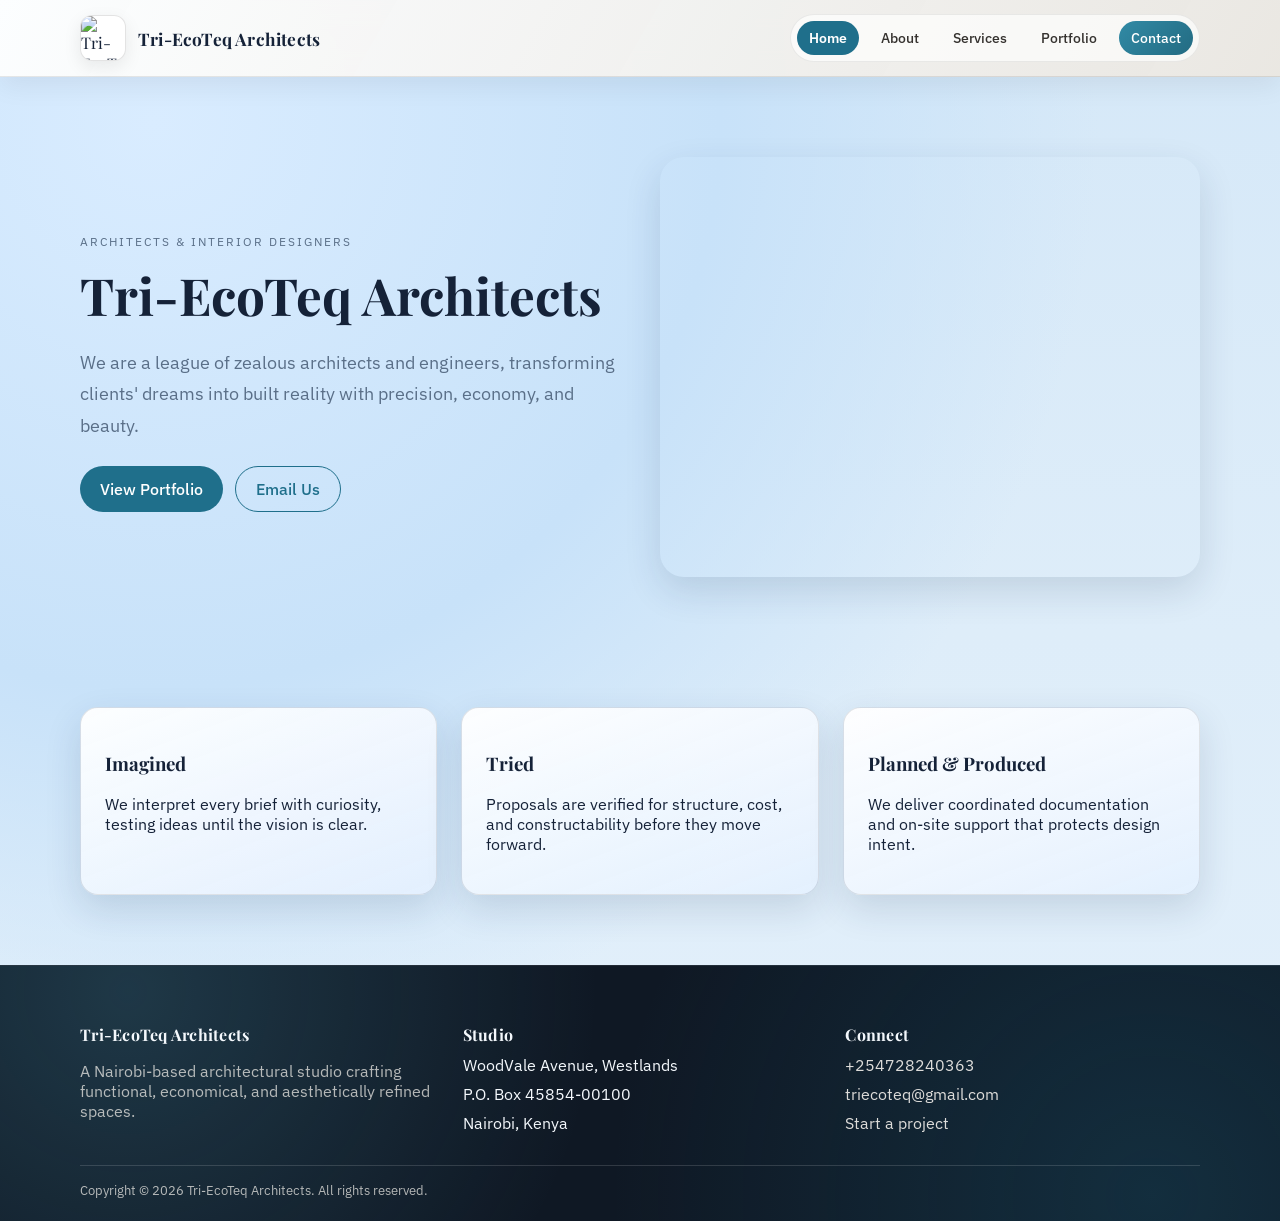
==== index.html @ 90aaa5ca "Enhance site UI: header/footer, portfolio effects, and contact layout" ====
﻿<!doctype html>
<html lang="en">
  <head>
    <meta charset="utf-8" />
    <meta name="viewport" content="width=device-width, initial-scale=1" />
    <title>Tri-EcoTeq Architects</title>
    <link rel="icon" type="image/png" href="images/Tri-EcoTeq Architects Logo.png" />
    <meta name="description" content="Tri-EcoTeq Architects is a Nairobi-based architectural and interior design studio creating functional, economical, and aesthetically refined spaces." />
    <link rel="preconnect" href="https://fonts.googleapis.com" />
    <link rel="preconnect" href="https://fonts.gstatic.com" crossorigin />
    <link href="https://fonts.googleapis.com/css2?family=Playfair+Display:wght@400;600;700&family=IBM+Plex+Sans:wght@300;400;500;600&display=swap" rel="stylesheet" />
    <style>
      :root {
        --bg: #e3f0fb;
        --bg-alt: #d7e7f6;
        --text: #152238;
        --muted: #5a6f88;
        --accent: #1f6f8b;
        --accent-2: #4f9db5;
        --card: #f7fbff;
        --border: rgba(21, 34, 56, 0.12);
        --shadow: 0 14px 36px rgba(22, 51, 84, 0.14);
      }

      * {
        box-sizing: border-box;
      }

      body {
        margin: 0;
        font-family: "IBM Plex Sans", sans-serif;
        color: var(--text);
        background:
          radial-gradient(circle at 12% 10%, #d9ecff 0%, #c8e2f9 36%, transparent 60%),
          linear-gradient(180deg, #d5e8f8 0%, #deedf9 52%, var(--bg) 100%);
      }

      a {
        color: inherit;
        text-decoration: none;
      }

      main {
        min-height: 70vh;
      }

      .container {
        width: min(1120px, 90%);
        margin: 0 auto;
      }

      .site-header {
        position: sticky;
        top: 0;
        z-index: 20;
        background: linear-gradient(120deg, rgba(255, 255, 255, 0.92), rgba(236, 231, 223, 0.9));
        backdrop-filter: blur(12px);
        border-bottom: 1px solid rgba(28, 27, 26, 0.1);
        box-shadow: 0 10px 26px rgba(20, 20, 20, 0.06);
      }

      .nav {
        display: flex;
        align-items: center;
        justify-content: space-between;
        padding: 14px 0;
        gap: 16px;
      }

      .brand {
        display: flex;
        align-items: center;
        gap: 12px;
        font-family: "Playfair Display", serif;
        flex-shrink: 0;
      }

      .brand-text {
        font-size: 1.08rem;
        font-weight: 700;
        letter-spacing: 0.2px;
      }

      .brand-mark {
        width: 46px;
        height: 46px;
        border-radius: 12px;
        overflow: hidden;
        border: 1px solid rgba(28, 27, 26, 0.12);
        background: #fff;
        display: inline-flex;
        align-items: center;
        justify-content: center;
        box-shadow: 0 6px 18px rgba(0, 0, 0, 0.08);
      }

      .brand-mark img {
        width: 100%;
        height: 100%;
        object-fit: contain;
        display: block;
      }

      .nav-links {
        display: flex;
        gap: 10px;
        align-items: center;
        font-size: 14px;
        background: rgba(255, 255, 255, 0.66);
        border: 1px solid rgba(28, 27, 26, 0.08);
        border-radius: 999px;
        padding: 6px;
      }

      .nav-links a {
        padding: 8px 12px;
        border-radius: 999px;
        font-weight: 500;
        color: #35322f;
        transition: background-color 0.2s ease, color 0.2s ease, transform 0.2s ease;
      }

      .nav-links a:hover {
        background: rgba(58, 90, 75, 0.12);
        color: var(--accent);
        transform: translateY(-1px);
      }

      .nav-links a.active {
        font-weight: 600;
      }

      .nav-links a.active:not(.cta) {
        color: #fff;
        background: var(--accent);
        text-decoration: none;
      }

      .nav-links .cta {
        background: linear-gradient(135deg, #318aa5, #236b82);
        color: #fff;
      }

      .nav-links .cta:hover {
        background: linear-gradient(135deg, #236b82, #1b5567);
        color: #fff;
      }

      .nav-links .cta.active {
        box-shadow: inset 0 0 0 2px rgba(255, 255, 255, 0.5);
      }

      .hero {
        padding: 80px 0 60px;
      }

      .hero-grid {
        display: grid;
        grid-template-columns: repeat(auto-fit, minmax(280px, 1fr));
        gap: 40px;
        align-items: center;
      }

      .hero-image {
        height: 420px;
        border-radius: 24px;
        background-size: cover;
        background-position: center;
        box-shadow: var(--shadow);
        position: relative;
        overflow: hidden;
      }

      .hero-slide {
        position: absolute;
        inset: 0;
        background-size: cover;
        background-position: center;
        transform: scale(1);
        animation: heroZoom 18s ease-in-out infinite alternate;
        will-change: transform;
      }

      @keyframes heroZoom {
        0% {
          transform: scale(1) translate(0%, 0%);
        }
        100% {
          transform: scale(1.12) translate(-2%, -2%);
        }
      }

      .eyebrow {
        text-transform: uppercase;
        letter-spacing: 2px;
        font-size: 12px;
        color: var(--muted);
      }

      h1, h2, h3 {
        font-family: "Playfair Display", serif;
      }

      h1 {
        font-size: clamp(2.5rem, 4vw, 3.6rem);
        margin: 12px 0;
      }

      .lead {
        font-size: 1.1rem;
        color: var(--muted);
        line-height: 1.8;
      }

      .hero-actions {
        display: flex;
        gap: 12px;
        margin-top: 24px;
        flex-wrap: wrap;
      }

      .button {
        padding: 12px 20px;
        border-radius: 999px;
        background: var(--accent);
        color: #fff;
        font-weight: 500;
        border: none;
        display: inline-flex;
        align-items: center;
        justify-content: center;
        transition: transform 0.2s ease, box-shadow 0.2s ease;
      }

      .button:hover {
        transform: translateY(-2px);
        box-shadow: var(--shadow);
      }

      .button.ghost {
        background: transparent;
        border: 1px solid var(--accent);
        color: var(--accent);
      }

      .section {
        padding: 70px 0;
      }

      .section.alt {
        background:
          linear-gradient(145deg, rgba(207, 229, 248, 0.7), rgba(184, 213, 239, 0.78)),
          var(--bg-alt);
      }

      .section-header {
        margin-bottom: 32px;
      }

      .grid-3 {
        display: grid;
        grid-template-columns: repeat(auto-fit, minmax(240px, 1fr));
        gap: 24px;
      }

      .grid-2 {
        display: grid;
        grid-template-columns: repeat(auto-fit, minmax(260px, 1fr));
        gap: 32px;
      }

      .card {
        background: linear-gradient(160deg, rgba(255, 255, 255, 0.95), rgba(228, 240, 254, 0.9));
        padding: 24px;
        border-radius: 18px;
        box-shadow: var(--shadow);
        border: 1px solid var(--border);
        transition: transform 0.22s ease, box-shadow 0.22s ease;
      }

      .card:hover {
        transform: translateY(-4px);
        box-shadow: 0 18px 34px rgba(18, 52, 89, 0.18);
      }

      .project-card {
        display: flex;
        flex-direction: column;
        background: linear-gradient(180deg, rgba(255, 255, 255, 0.96), rgba(226, 239, 254, 0.9));
        border-radius: 18px;
        overflow: hidden;
        border: 1px solid var(--border);
        box-shadow: var(--shadow);
        transition: transform 0.22s ease, box-shadow 0.22s ease;
      }

      .project-card:hover {
        transform: translateY(-5px);
        box-shadow: 0 18px 34px rgba(18, 52, 89, 0.2);
      }

      .project-thumb {
        height: 200px;
        background-size: cover;
        background-position: center;
      }

      .project-meta {
        padding: 16px;
        background: rgba(247, 251, 255, 0.88);
      }

      .split {
        display: grid;
        grid-template-columns: 2fr 1fr;
        gap: 32px;
        align-items: center;
      }

      .signature img {
        width: 100%;
        max-width: 260px;
      }

      .table-wrap {
        overflow-x: auto;
      }

      table {
        width: 100%;
        border-collapse: collapse;
        background: var(--card);
      }

      th, td {
        padding: 14px;
        border-bottom: 1px solid var(--border);
        text-align: left;
      }

      .page-hero {
        padding: 70px 0 40px;
      }

      .filters {
        display: flex;
        gap: 12px;
        margin-bottom: 24px;
      }

      select {
        padding: 10px 14px;
        border-radius: 10px;
        border: 1px solid var(--border);
        background: #fff;
      }

      .gallery {
        display: grid;
        grid-template-columns: repeat(auto-fit, minmax(220px, 1fr));
        gap: 18px;
      }

      .gallery-item {
        height: 200px;
        border-radius: 14px;
        background-size: cover;
        background-position: center;
        box-shadow: var(--shadow);
        border: 1px solid rgba(255, 255, 255, 0.75);
        transition: transform 0.22s ease, box-shadow 0.22s ease;
      }

      .gallery-item:hover {
        transform: translateY(-4px) scale(1.01);
        box-shadow: 0 18px 34px rgba(18, 52, 89, 0.2);
      }

      .team-grid {
        display: grid;
        grid-template-columns: repeat(auto-fit, minmax(220px, 1fr));
        gap: 24px;
      }

      .team-card {
        background: linear-gradient(175deg, rgba(255, 255, 255, 0.97), rgba(230, 241, 255, 0.9));
        border-radius: 18px;
        overflow: hidden;
        box-shadow: var(--shadow);
        border: 1px solid var(--border);
        transition: transform 0.22s ease, box-shadow 0.22s ease;
      }

      .team-card:hover {
        transform: translateY(-5px);
        box-shadow: 0 18px 34px rgba(18, 52, 89, 0.2);
      }

      .team-photo {
        height: 240px;
        background-size: cover;
        background-position: center;
      }

      .team-body {
        padding: 18px;
      }

      .form {
        display: grid;
        gap: 16px;
      }

      .input, .textarea {
        width: 100%;
        padding: 12px 14px;
        border-radius: 12px;
        border: 1px solid var(--border);
        font-family: inherit;
      }

      .textarea {
        min-height: 140px;
      }

      .site-footer {
        background:
          radial-gradient(circle at 10% 10%, rgba(79, 157, 181, 0.24), transparent 40%),
          radial-gradient(circle at 90% 90%, rgba(31, 111, 139, 0.25), transparent 46%),
          #0f1824;
        color: #f4f8fc;
        padding: 58px 0 22px;
        border-top: 1px solid rgba(255, 255, 255, 0.08);
      }

      .footer-grid {
        display: grid;
        grid-template-columns: repeat(auto-fit, minmax(220px, 1fr));
        gap: 28px;
      }

      .footer-title {
        font-weight: 700;
        margin-bottom: 10px;
        font-family: "Playfair Display", serif;
        letter-spacing: 0.25px;
      }

      .footer-bottom {
        margin-top: 28px;
        padding-top: 16px;
        border-top: 1px solid rgba(255, 255, 255, 0.14);
        color: rgba(244, 241, 236, 0.72);
        font-size: 13px;
      }

      .list {
        list-style: none;
        padding: 0;
        margin: 0;
        display: grid;
        gap: 9px;
      }

      .site-footer a {
        color: rgba(244, 241, 236, 0.9);
        text-decoration: none;
        transition: color 0.2s ease;
      }

      .site-footer a:hover {
        color: #8ed5ec;
      }

      .site-footer .muted {
        color: rgba(244, 241, 236, 0.72);
      }

      .muted {
        color: var(--muted);
      }

      @media (max-width: 760px) {
        .nav {
          flex-direction: column;
          align-items: flex-start;
        }

        .nav-links {
          width: 100%;
          overflow-x: auto;
          -webkit-overflow-scrolling: touch;
          scrollbar-width: thin;
          justify-content: flex-start;
        }

        .nav-links a {
          white-space: nowrap;
        }

        .split {
          grid-template-columns: 1fr;
        }
      }
    </style>
  </head>
  <body>
    <header class="site-header">
      <div class="container nav">
        <a class="brand" href="index.html">
          <span class="brand-mark">
            <img src="images/Tri-EcoTeq Architects Logo.png" alt="Tri-EcoTeq Architects logo" />
          </span>
          <span class="brand-text">Tri-EcoTeq Architects</span>
        </a>
        <nav class="nav-links">
          <a class="active" href="index.html">Home</a>
          <a href="about.html">About</a>
          <a href="services.html">Services</a>
          <a href="portfolio.html">Portfolio</a>
          <a class="cta" href="contact.html">Contact</a>
        </nav>
      </div>
    </header>

    <main>
      <section id="home" class="hero">
        <div class="container hero-grid">
          <div>
            <p class="eyebrow">Architects & Interior Designers</p>
            <h1>Tri-EcoTeq Architects</h1>
            <p class="lead">
              We are a league of zealous architects and engineers, transforming clients' dreams into built reality with precision, economy, and beauty.
            </p>
            <div class="hero-actions">
              <a class="button" href="portfolio.html">View Portfolio</a>
              <a class="button ghost" href="mailto:triecoteq@gmail.com">Email Us</a>
            </div>
          </div>
          <div class="hero-image">
            <div class="hero-slide" style="background-image: url('FRONT%20PAGE/Proj%201.jpg');"></div>
          </div>
        </div>
      </section>

      <section class="section">
        <div class="container">
          <div class="grid-3">
            <div class="card">
              <h3>Imagined</h3>
              <p>We interpret every brief with curiosity, testing ideas until the vision is clear.</p>
            </div>
            <div class="card">
              <h3>Tried</h3>
              <p>Proposals are verified for structure, cost, and constructability before they move forward.</p>
            </div>
            <div class="card">
              <h3>Planned & Produced</h3>
              <p>We deliver coordinated documentation and on-site support that protects design intent.</p>
            </div>
          </div>
        </div>
      </section>

      
    </main>

    <footer class="site-footer">
      <div class="container footer-grid">
        <div>
          <div class="footer-title">Tri-EcoTeq Architects</div>
          <p class="muted">A Nairobi-based architectural studio crafting functional, economical, and aesthetically refined spaces.</p>
        </div>
        <div>
          <div class="footer-title">Studio</div>
          <ul class="list">
            <li>WoodVale Avenue, Westlands</li>
            <li>P.O. Box 45854-00100</li>
            <li>Nairobi, Kenya</li>
          </ul>
        </div>
        <div>
          <div class="footer-title">Connect</div>
          <ul class="list">
            <li><a href="tel:+254728240363">+254728240363</a></li>
            <li><a href="mailto:triecoteq@gmail.com">triecoteq@gmail.com</a></li>
            <li><a href="contact.html">Start a project</a></li>
          </ul>
        </div>
      </div>
      <div class="container footer-bottom">Copyright © 2026 Tri-EcoTeq Architects. All rights reserved.</div>
    </footer>

    <script>
      const categoryFilter = document.getElementById("categoryFilter");
      const yearFilter = document.getElementById("yearFilter");
      const projectCards = document.querySelectorAll("#projectsGrid .project-card");

      function applyFilters() {
        if (!projectCards.length) return;
        const cat = categoryFilter ? categoryFilter.value : "all";
        const year = yearFilter ? yearFilter.value : "all";

        projectCards.forEach(card => {
          const matchesCat = cat === "all" || card.dataset.category === cat;
          const matchesYear = year === "all" || card.dataset.year === year;
          card.style.display = matchesCat && matchesYear ? "flex" : "none";
        });
      }

      if (categoryFilter && yearFilter) {
        categoryFilter.addEventListener("change", applyFilters);
        yearFilter.addEventListener("change", applyFilters);
      }

      
    </script>
  </body>
</html>
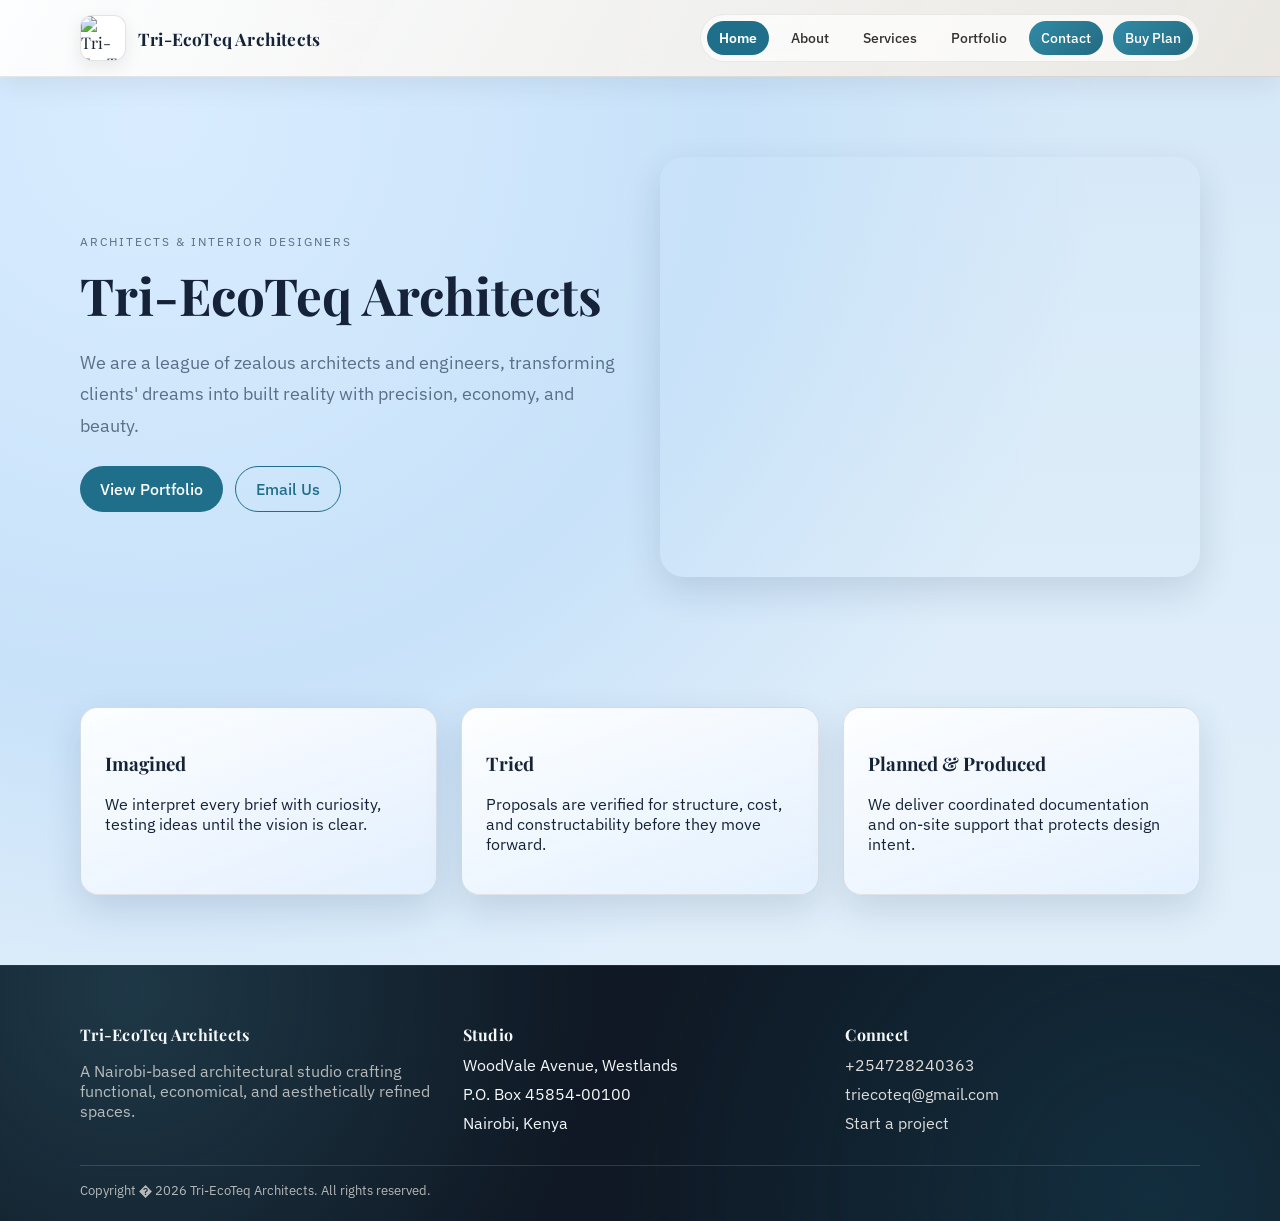
==== commit fa07460c: "Header, Footer, Body & Portfolio" ====
--- a/index.html
+++ b/index.html
@@ -1,10 +1,10 @@
-﻿<!doctype html>
+<!doctype html>
 <html lang="en">
   <head>
     <meta charset="utf-8" />
     <meta name="viewport" content="width=device-width, initial-scale=1" />
     <title>Tri-EcoTeq Architects</title>
-    <link rel="icon" type="image/png" href="images/Tri-EcoTeq Architects Logo.png" />
+    <link rel="icon" type="image/png" href="assets/favicon/logo-favicon.png" />
     <meta name="description" content="Tri-EcoTeq Architects is a Nairobi-based architectural and interior design studio creating functional, economical, and aesthetically refined spaces." />
     <link rel="preconnect" href="https://fonts.googleapis.com" />
     <link rel="preconnect" href="https://fonts.gstatic.com" crossorigin />
@@ -509,7 +509,7 @@
       <div class="container nav">
         <a class="brand" href="index.html">
           <span class="brand-mark">
-            <img src="images/Tri-EcoTeq Architects Logo.png" alt="Tri-EcoTeq Architects logo" />
+            <img src="assets/brand/Tri-EcoTeq Architects Logo.png" alt="Tri-EcoTeq Architects logo" />
           </span>
           <span class="brand-text">Tri-EcoTeq Architects</span>
         </a>
@@ -519,6 +519,7 @@
           <a href="services.html">Services</a>
           <a href="portfolio.html">Portfolio</a>
           <a class="cta" href="contact.html">Contact</a>
+          <a class="cta" href="buy-plan.html">Buy Plan</a>
         </nav>
       </div>
     </header>
@@ -538,7 +539,7 @@
             </div>
           </div>
           <div class="hero-image">
-            <div class="hero-slide" style="background-image: url('FRONT%20PAGE/Proj%201.jpg');"></div>
+            <div class="hero-slide" style="background-image: url('assets/hero/Proj%201.jpg');"></div>
           </div>
         </div>
       </section>
@@ -588,7 +589,7 @@
           </ul>
         </div>
       </div>
-      <div class="container footer-bottom">Copyright © 2026 Tri-EcoTeq Architects. All rights reserved.</div>
+      <div class="container footer-bottom">Copyright � 2026 Tri-EcoTeq Architects. All rights reserved.</div>
     </footer>
 
     <script>
@@ -618,14 +619,3 @@
   </body>
 </html>
 
-
-
-
-
-
-
-
-
-
-
-
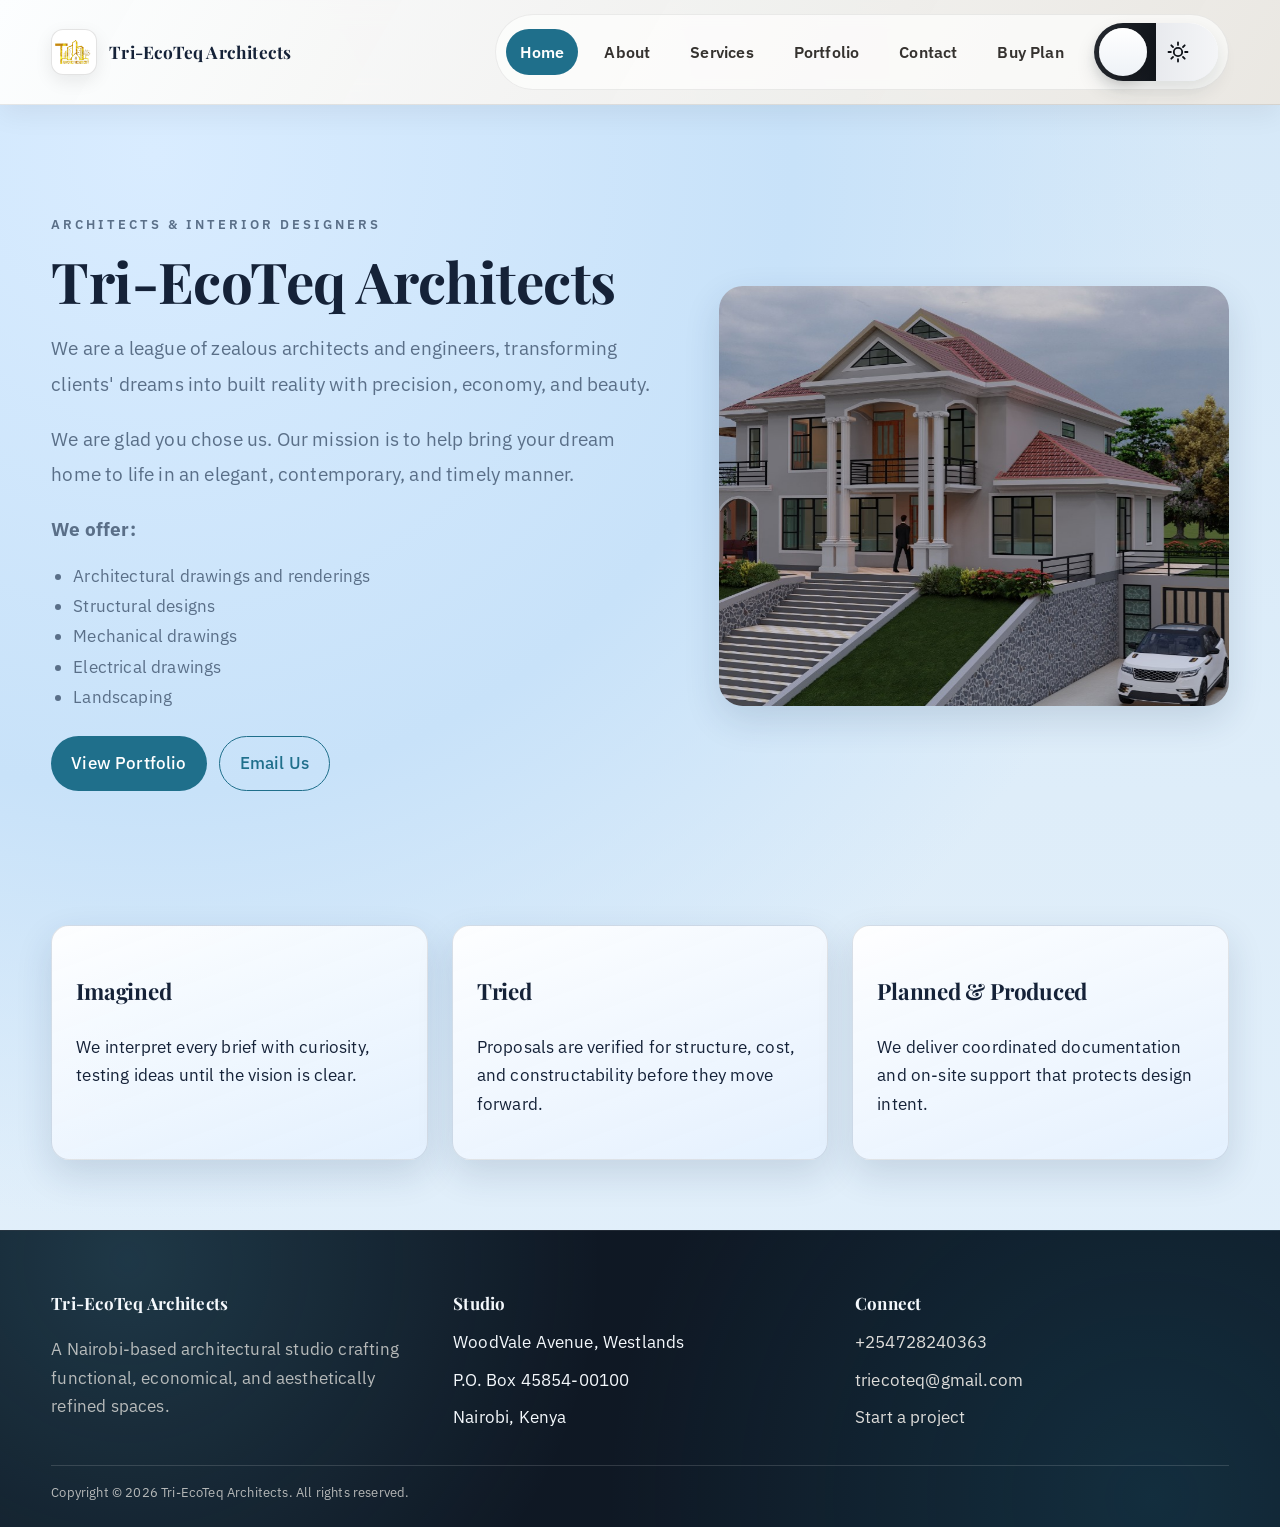
==== commit 2d529f77: "Enhance styling and layout for improved readability and aesthetics" ====
--- a/index.html
+++ b/index.html
@@ -4,11 +4,13 @@
     <meta charset="utf-8" />
     <meta name="viewport" content="width=device-width, initial-scale=1" />
     <title>Tri-EcoTeq Architects</title>
-    <link rel="icon" type="image/png" href="assets/favicon/logo-favicon.png" />
+    <link rel="icon" type="image/png" href="/assets/favicon/logo-favicon.png" />
     <meta name="description" content="Tri-EcoTeq Architects is a Nairobi-based architectural and interior design studio creating functional, economical, and aesthetically refined spaces." />
     <link rel="preconnect" href="https://fonts.googleapis.com" />
     <link rel="preconnect" href="https://fonts.gstatic.com" crossorigin />
     <link href="https://fonts.googleapis.com/css2?family=Playfair+Display:wght@400;600;700&family=IBM+Plex+Sans:wght@300;400;500;600&display=swap" rel="stylesheet" />
+    <link rel="stylesheet" href="/assets/theme-toggle.css" />
+    <link rel="stylesheet" href="/assets/page-loader.css" />
     <style>
       :root {
         --bg: #e3f0fb;
@@ -33,6 +35,9 @@
         background:
           radial-gradient(circle at 12% 10%, #d9ecff 0%, #c8e2f9 36%, transparent 60%),
           linear-gradient(180deg, #d5e8f8 0%, #deedf9 52%, var(--bg) 100%);
+        font-size: 17px;
+        line-height: 1.7;
+        letter-spacing: 0.01em;
       }
 
       a {
@@ -45,7 +50,7 @@
       }
 
       .container {
-        width: min(1120px, 90%);
+        width: min(1280px, 92%);
         margin: 0 auto;
       }
 
@@ -103,19 +108,19 @@
 
       .nav-links {
         display: flex;
-        gap: 10px;
+        gap: 12px;
         align-items: center;
-        font-size: 14px;
+        font-size: 15.5px;
         background: rgba(255, 255, 255, 0.66);
         border: 1px solid rgba(28, 27, 26, 0.08);
         border-radius: 999px;
-        padding: 6px;
+        padding: 8px 10px;
       }
 
       .nav-links a {
-        padding: 8px 12px;
+        padding: 10px 14px;
         border-radius: 999px;
-        font-weight: 500;
+        font-weight: 600;
         color: #35322f;
         transition: background-color 0.2s ease, color 0.2s ease, transform 0.2s ease;
       }
@@ -128,36 +133,29 @@
 
       .nav-links a.active {
         font-weight: 600;
-      }
-
-      .nav-links a.active:not(.cta) {
         color: #fff;
         background: var(--accent);
         text-decoration: none;
       }
 
       .nav-links .cta {
-        background: linear-gradient(135deg, #318aa5, #236b82);
-        color: #fff;
+        background: transparent;
+        color: #35322f;
       }
 
       .nav-links .cta:hover {
-        background: linear-gradient(135deg, #236b82, #1b5567);
-        color: #fff;
-      }
-
-      .nav-links .cta.active {
-        box-shadow: inset 0 0 0 2px rgba(255, 255, 255, 0.5);
+        background: rgba(58, 90, 75, 0.12);
+        color: var(--accent);
       }
 
       .hero {
-        padding: 80px 0 60px;
+        padding: 96px 0 64px;
       }
 
       .hero-grid {
         display: grid;
-        grid-template-columns: repeat(auto-fit, minmax(280px, 1fr));
-        gap: 40px;
+        grid-template-columns: repeat(auto-fit, minmax(300px, 1fr));
+        gap: 44px;
         align-items: center;
       }
 
@@ -192,24 +190,42 @@
 
       .eyebrow {
         text-transform: uppercase;
-        letter-spacing: 2px;
-        font-size: 12px;
+        letter-spacing: 3px;
+        font-size: 13px;
+        font-weight: 600;
         color: var(--muted);
       }
 
       h1, h2, h3 {
         font-family: "Playfair Display", serif;
+        font-weight: 700;
+        letter-spacing: -0.01em;
       }
 
       h1 {
-        font-size: clamp(2.5rem, 4vw, 3.6rem);
-        margin: 12px 0;
+        font-size: clamp(3rem, 4.4vw, 4.2rem);
+        margin: 12px 0 16px;
+        line-height: 1.12;
+      }
+
+      h2 {
+        font-size: clamp(1.9rem, 3vw, 2.3rem);
+        line-height: 1.2;
+      }
+
+      h3 {
+        font-size: clamp(1.2rem, 2.1vw, 1.4rem);
+      }
+
+      p,
+      li {
+        font-size: 1.05rem;
       }
 
       .lead {
-        font-size: 1.1rem;
+        font-size: 1.18rem;
         color: var(--muted);
-        line-height: 1.8;
+        line-height: 1.9;
       }
 
       .hero-actions {
@@ -247,6 +263,13 @@
         padding: 70px 0;
       }
 
+      @media (min-width: 960px) {
+        .hero-grid {
+          grid-template-columns: 1.2fr 1fr;
+          gap: 56px;
+        }
+      }
+
       .section.alt {
         background:
           linear-gradient(145deg, rgba(207, 229, 248, 0.7), rgba(184, 213, 239, 0.78)),
@@ -505,11 +528,17 @@
     </style>
   </head>
   <body>
+    <div class="page-loader" data-page-loader>
+      <div class="page-loader-shell">
+        <img class="page-loader-logo" src="/assets/brand/Tri-EcoTeq Architects Logo.png" alt="Tri-EcoTeq Architects logo" />
+        <div class="page-loader-cycle" aria-hidden="true"></div>
+      </div>
+    </div>
     <header class="site-header">
       <div class="container nav">
         <a class="brand" href="index.html">
           <span class="brand-mark">
-            <img src="assets/brand/Tri-EcoTeq Architects Logo.png" alt="Tri-EcoTeq Architects logo" />
+            <img src="/assets/brand/Tri-EcoTeq Architects Logo.png" alt="Tri-EcoTeq Architects logo" />
           </span>
           <span class="brand-text">Tri-EcoTeq Architects</span>
         </a>
@@ -520,6 +549,22 @@
           <a href="portfolio.html">Portfolio</a>
           <a class="cta" href="contact.html">Contact</a>
           <a class="cta" href="buy-plan.html">Buy Plan</a>
+          <button class="theme-toggle theme-toggle-nav" data-theme-toggle type="button" aria-label="Toggle light and dark theme" aria-pressed="false" title="Toggle theme">
+            <span class="theme-toggle-track" aria-hidden="true"></span>
+            <span class="theme-toggle-icon moon" aria-hidden="true">
+              <svg viewBox="0 0 24 24" fill="none">
+                <path d="M14.8 3.2a8.8 8.8 0 1 0 6 15 8.1 8.1 0 0 1-6.8-8 8.1 8.1 0 0 1 .8-7z" fill="currentColor"></path>
+                <path d="M18.5 6.2l.5 1.4 1.4.5-1.4.5-.5 1.4-.5-1.4-1.4-.5 1.4-.5.5-1.4zm2.6 4.4l.3.9.9.3-.9.3-.3.9-.3-.9-.9-.3.9-.3.3-.9z" fill="currentColor"></path>
+              </svg>
+            </span>
+            <span class="theme-toggle-icon sun" aria-hidden="true">
+              <svg viewBox="0 0 24 24" fill="none" stroke="currentColor" stroke-width="1.8" stroke-linecap="round">
+                <circle cx="12" cy="12" r="4.2"></circle>
+                <path d="M12 2.5v2.4M12 19.1v2.4M21.5 12h-2.4M4.9 12H2.5M18.7 5.3l-1.7 1.7M7 17l-1.7 1.7M18.7 18.7L17 17M7 7l-1.7-1.7"></path>
+              </svg>
+            </span>
+            <span class="theme-toggle-thumb" aria-hidden="true"></span>
+          </button>
         </nav>
       </div>
     </header>
@@ -533,13 +578,24 @@
             <p class="lead">
               We are a league of zealous architects and engineers, transforming clients' dreams into built reality with precision, economy, and beauty.
             </p>
+            <p class="lead">
+              We are glad you chose us. Our mission is to help bring your dream home to life in an elegant, contemporary, and timely manner.
+            </p>
+            <p class="lead"><strong>We offer:</strong></p>
+            <ul class="lead" style="margin-top: -6px; margin-bottom: 22px; padding-left: 22px; line-height: 1.8;">
+              <li>Architectural drawings and renderings</li>
+              <li>Structural designs</li>
+              <li>Mechanical drawings</li>
+              <li>Electrical drawings</li>
+              <li>Landscaping</li>
+            </ul>
             <div class="hero-actions">
               <a class="button" href="portfolio.html">View Portfolio</a>
               <a class="button ghost" href="mailto:triecoteq@gmail.com">Email Us</a>
             </div>
           </div>
           <div class="hero-image">
-            <div class="hero-slide" style="background-image: url('assets/hero/Proj%201.jpg');"></div>
+            <div class="hero-slide" style="background-image: url('/assets/hero/Proj%201.jpg');"></div>
           </div>
         </div>
       </section>
@@ -589,9 +645,11 @@
           </ul>
         </div>
       </div>
-      <div class="container footer-bottom">Copyright � 2026 Tri-EcoTeq Architects. All rights reserved.</div>
+      <div class="container footer-bottom">Copyright &copy; 2026 Tri-EcoTeq Architects. All rights reserved.</div>
     </footer>
 
+    <script src="/assets/page-loader.js"></script>
+    <script src="/assets/theme-toggle.js"></script>
     <script>
       const categoryFilter = document.getElementById("categoryFilter");
       const yearFilter = document.getElementById("yearFilter");
@@ -619,3 +677,4 @@
   </body>
 </html>
 
+
--- a/assets/theme-toggle.css
+++ b/assets/theme-toggle.css
@@ -0,0 +1,223 @@
+:root {
+  color-scheme: light;
+}
+
+body {
+  transition: background 0.35s ease, color 0.35s ease;
+}
+
+body[data-theme="dark"] {
+  --bg: #0f1722;
+  --bg-alt: #111f2d;
+  --text: #ebf3fb;
+  --muted: #9cb1c5;
+  --accent: #8ed5ec;
+  --accent-2: #4f9db5;
+  --card: #142131;
+  --border: rgba(210, 227, 244, 0.12);
+  --card-outline: rgba(142, 213, 236, 0.34);
+  --shadow: 0 18px 38px rgba(0, 0, 0, 0.32);
+  color-scheme: dark;
+  background:
+    radial-gradient(circle at 14% 8%, rgba(79, 157, 181, 0.18) 0%, rgba(17, 31, 45, 0) 38%),
+    linear-gradient(180deg, #122030 0%, #0f1722 52%, var(--bg) 100%);
+}
+
+body[data-theme="dark"] .site-header {
+  background: linear-gradient(120deg, rgba(18, 29, 43, 0.94), rgba(14, 23, 34, 0.92));
+  border-bottom-color: rgba(255, 255, 255, 0.08);
+  box-shadow: 0 10px 26px rgba(0, 0, 0, 0.22);
+}
+
+body[data-theme="dark"] .nav-links {
+  background: rgba(255, 255, 255, 0.05);
+  border-color: rgba(255, 255, 255, 0.08);
+}
+
+body[data-theme="dark"] .nav-links a,
+body[data-theme="dark"] .nav-links .cta {
+  color: #d8e5f1;
+}
+
+body[data-theme="dark"] .nav-links a:hover,
+body[data-theme="dark"] .nav-links .cta:hover {
+  background: rgba(142, 213, 236, 0.12);
+  color: var(--accent);
+}
+
+body[data-theme="dark"] .brand-mark {
+  background: rgba(255, 255, 255, 0.95);
+  border-color: rgba(255, 255, 255, 0.14);
+}
+
+.theme-toggle {
+  position: relative;
+  width: 124px;
+  height: 58px;
+  border: 0;
+  padding: 0;
+  border-radius: 999px;
+  cursor: pointer;
+  background: linear-gradient(180deg, rgba(255, 255, 255, 0.92), rgba(223, 233, 243, 0.92));
+  box-shadow:
+    inset 0 1px 0 rgba(255, 255, 255, 0.85),
+    0 10px 20px rgba(20, 30, 42, 0.12);
+  transition: background 0.3s ease, box-shadow 0.3s ease, transform 0.2s ease;
+}
+
+.theme-toggle:hover {
+  transform: translateY(-1px);
+}
+
+.theme-toggle-nav {
+  flex: 0 0 auto;
+  margin-left: 4px;
+}
+
+.theme-toggle-track {
+  position: absolute;
+  inset: 0;
+  border-radius: inherit;
+  background: linear-gradient(90deg, #262a31 0%, #11151b 50%, #e8eaee 50%, #f4f5f7 100%);
+}
+
+.theme-toggle-icon {
+  position: absolute;
+  top: 50%;
+  transform: translateY(-50%);
+  width: 24px;
+  height: 24px;
+  color: #0d1117;
+  opacity: 0.78;
+  transition: opacity 0.3s ease, color 0.3s ease;
+  pointer-events: none;
+}
+
+.theme-toggle-icon svg {
+  width: 100%;
+  height: 100%;
+  display: block;
+}
+
+.theme-toggle-icon.moon {
+  left: 28px;
+  color: #f5f7fa;
+  opacity: 1;
+}
+
+.theme-toggle-icon.sun {
+  right: 28px;
+}
+
+.theme-toggle-thumb {
+  position: absolute;
+  top: 5px;
+  left: 5px;
+  width: 48px;
+  height: 48px;
+  border-radius: 50%;
+  background: linear-gradient(180deg, #ffffff 0%, #eef2f7 100%);
+  box-shadow:
+    0 6px 14px rgba(0, 0, 0, 0.2),
+    inset 0 1px 1px rgba(255, 255, 255, 0.9);
+  transition: transform 0.3s ease, background 0.3s ease;
+}
+
+.theme-toggle[aria-pressed="true"] .theme-toggle-thumb {
+  transform: translateX(66px);
+  background: linear-gradient(180deg, #323b46 0%, #1d242d 100%);
+}
+
+.theme-toggle[aria-pressed="true"] .theme-toggle-icon.sun {
+  color: #56697d;
+  opacity: 0.5;
+}
+
+.theme-toggle[aria-pressed="false"] .theme-toggle-icon.sun {
+  opacity: 1;
+}
+
+.theme-toggle[aria-pressed="false"] .theme-toggle-icon.moon {
+  opacity: 0.68;
+}
+
+body[data-theme="dark"] .card,
+body[data-theme="dark"] .team-card,
+body[data-theme="dark"] .project-card,
+body[data-theme="dark"] .buy-plan-card,
+body[data-theme="dark"] .cart-panel,
+body[data-theme="dark"] .contact-form-card,
+body[data-theme="dark"] .contact-info-card {
+  background: linear-gradient(170deg, rgba(22, 35, 50, 0.96), rgba(16, 27, 39, 0.96));
+  color: var(--text);
+  border-color: var(--card-outline);
+}
+
+body[data-theme="dark"] .project-meta,
+body[data-theme="dark"] .buy-plan-meta,
+body[data-theme="dark"] .buy-plan-media,
+body[data-theme="dark"] .cart-item,
+body[data-theme="dark"] .cart-total,
+body[data-theme="dark"] .payment-panel,
+body[data-theme="dark"] .open-hours,
+body[data-theme="dark"] .captcha-question {
+  background: rgba(20, 32, 47, 0.94);
+  color: var(--text);
+}
+
+body[data-theme="dark"] .section.alt {
+  background:
+    linear-gradient(145deg, rgba(17, 31, 45, 0.92), rgba(12, 22, 32, 0.94)),
+    var(--bg-alt);
+}
+
+body[data-theme="dark"] select,
+body[data-theme="dark"] .input,
+body[data-theme="dark"] .textarea {
+  background: #162230;
+  color: var(--text);
+  border-color: var(--border);
+}
+
+body[data-theme="dark"] .input::placeholder,
+body[data-theme="dark"] .textarea::placeholder {
+  color: #86a0b8;
+}
+
+body[data-theme="dark"] table {
+  background: var(--card);
+}
+
+body[data-theme="dark"] th,
+body[data-theme="dark"] td {
+  border-bottom-color: var(--border);
+}
+
+body[data-theme="dark"] .muted,
+body[data-theme="dark"] .form-note {
+  color: var(--muted);
+}
+
+@media (max-width: 760px) {
+  .theme-toggle {
+    width: 110px;
+    height: 52px;
+  }
+
+  .theme-toggle-thumb {
+    width: 42px;
+    height: 42px;
+  }
+
+  .theme-toggle[aria-pressed="true"] .theme-toggle-thumb {
+    transform: translateX(58px);
+  }
+
+  .theme-toggle-icon.moon {
+    left: 24px;
+  }
+
+  .theme-toggle-icon.sun {
+    right: 24px;
+  }
+}
--- a/assets/page-loader.css
+++ b/assets/page-loader.css
@@ -0,0 +1,56 @@
+.page-loader {
+  position: fixed;
+  inset: 0;
+  z-index: 9999;
+  display: flex;
+  align-items: center;
+  justify-content: center;
+  background: rgba(242, 246, 250, 0.96);
+  opacity: 1;
+  visibility: visible;
+  transition: opacity 0.28s ease, visibility 0.28s ease;
+}
+
+body[data-theme="dark"] .page-loader {
+  background: rgba(12, 19, 28, 0.96);
+}
+
+.page-loader.is-hidden {
+  opacity: 0;
+  visibility: hidden;
+  pointer-events: none;
+}
+
+.page-loader-shell {
+  display: grid;
+  justify-items: center;
+  gap: 18px;
+}
+
+.page-loader-logo {
+  width: min(140px, 32vw);
+  height: auto;
+  display: block;
+  object-fit: contain;
+  filter: drop-shadow(0 12px 26px rgba(20, 34, 48, 0.16));
+}
+
+.page-loader-cycle {
+  width: 44px;
+  height: 44px;
+  border-radius: 50%;
+  border: 3px solid rgba(31, 111, 139, 0.18);
+  border-top-color: #1f6f8b;
+  animation: page-loader-spin 0.85s linear infinite;
+}
+
+body[data-theme="dark"] .page-loader-cycle {
+  border-color: rgba(142, 213, 236, 0.18);
+  border-top-color: #8ed5ec;
+}
+
+@keyframes page-loader-spin {
+  to {
+    transform: rotate(360deg);
+  }
+}
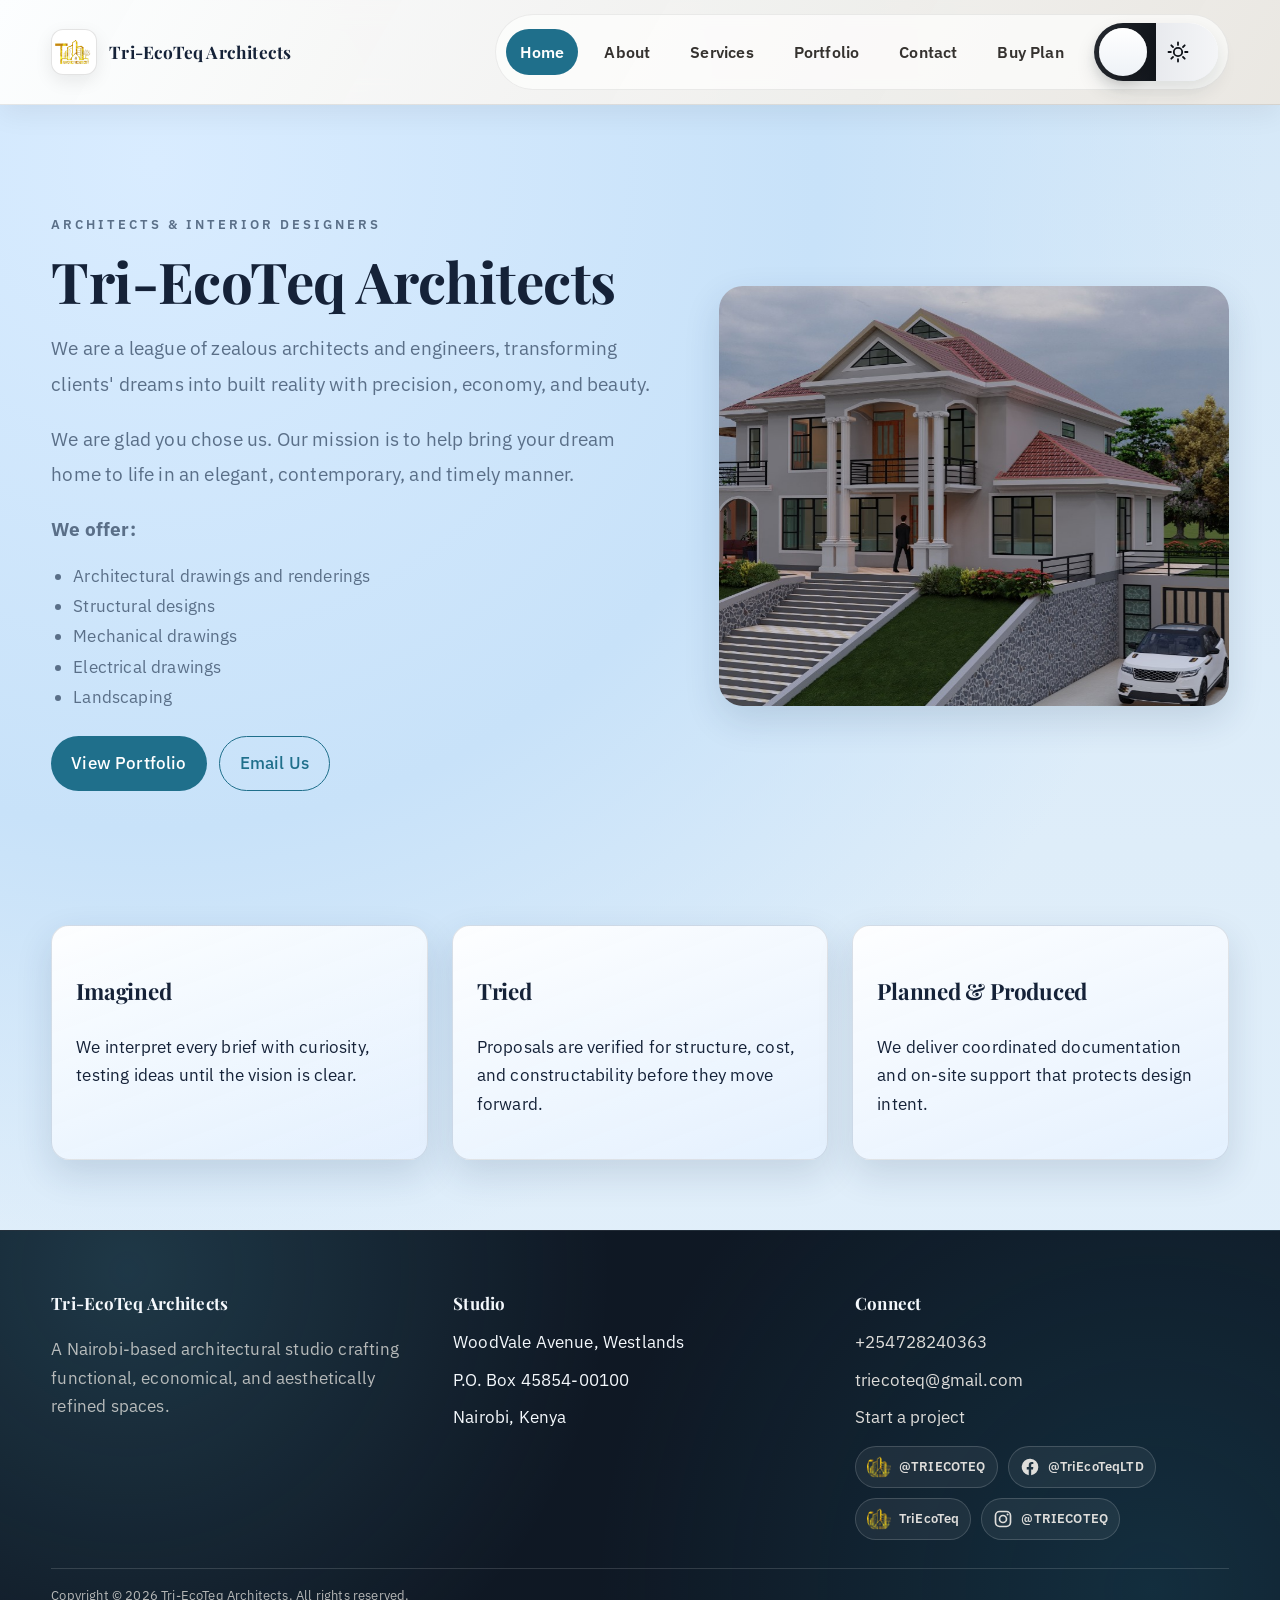
==== commit bbf9ec3f: "Add social media links and styles to multiple pages for enhanced connectivity" ====
--- a/index.html
+++ b/index.html
@@ -497,6 +497,47 @@
 
       .site-footer .muted {
         color: rgba(244, 241, 236, 0.72);
+      }
+
+      .social-links {
+        display: flex;
+        flex-wrap: wrap;
+        gap: 10px;
+        margin-top: 14px;
+      }
+
+      .social-link {
+        display: inline-flex;
+        align-items: center;
+        gap: 8px;
+        padding: 8px 11px;
+        border-radius: 999px;
+        border: 1px solid rgba(255, 255, 255, 0.16);
+        background: rgba(255, 255, 255, 0.06);
+        color: rgba(244, 241, 236, 0.9);
+        font-weight: 600;
+        font-size: 13px;
+        transition: transform 0.2s ease, border-color 0.2s ease, background-color 0.2s ease, color 0.2s ease;
+      }
+
+      .social-link:hover {
+        transform: translateY(-1px);
+        border-color: rgba(142, 213, 236, 0.6);
+        color: #8ed5ec;
+        background: rgba(255, 255, 255, 0.12);
+      }
+
+      .social-link img {
+        width: 24px;
+        height: 24px;
+        border-radius: 50%;
+        object-fit: cover;
+        display: block;
+      }
+
+      .social-icon {
+        width: 20px;
+        height: 20px;
       }
 
       .muted {
@@ -643,6 +684,30 @@
             <li><a href="mailto:triecoteq@gmail.com">triecoteq@gmail.com</a></li>
             <li><a href="contact.html">Start a project</a></li>
           </ul>
+          <div class="social-links" aria-label="Social media">
+            <a class="social-link" href="https://x.com/TRIECOTEQ" target="_blank" rel="noopener noreferrer" aria-label="X (Twitter)">
+              <img src="/assets/brand/Tri-EcoTeq Architects Logo.png" alt="Tri-EcoTeq on X" />
+              <span>@TRIECOTEQ</span>
+            </a>
+            <a class="social-link" href="https://www.facebook.com/TriEcoTeqLTD" target="_blank" rel="noopener noreferrer" aria-label="Facebook">
+              <svg class="social-icon" viewBox="0 0 24 24" fill="currentColor" aria-hidden="true">
+                <path d="M22 12a10 10 0 1 0-11.5 9.9v-7h-2.4V12h2.4V9.8c0-2.4 1.4-3.7 3.5-3.7 1 0 2 .18 2 .18v2.2h-1.1c-1.1 0-1.5.7-1.5 1.4V12h2.6l-.4 2.9h-2.2v7A10 10 0 0 0 22 12z"></path>
+              </svg>
+              <span>@TriEcoTeqLTD</span>
+            </a>
+            <a class="social-link" href="https://www.pinterest.com/triecoteq" target="_blank" rel="noopener noreferrer" aria-label="Pinterest">
+              <img src="/assets/brand/tri-ecoteq-architects-logo.png" alt="Tri-EcoTeq on Pinterest" />
+              <span>TriEcoTeq</span>
+            </a>
+            <a class="social-link" href="https://www.instagram.com/TRIECOTEQ" target="_blank" rel="noopener noreferrer" aria-label="Instagram">
+              <svg class="social-icon" viewBox="0 0 24 24" fill="none" stroke="currentColor" stroke-width="2" aria-hidden="true">
+                <rect x="3" y="3" width="18" height="18" rx="5"></rect>
+                <circle cx="12" cy="12" r="4.2"></circle>
+                <circle cx="17.5" cy="6.5" r="1.2" fill="currentColor" stroke="none"></circle>
+              </svg>
+              <span>@TRIECOTEQ</span>
+            </a>
+          </div>
         </div>
       </div>
       <div class="container footer-bottom">Copyright &copy; 2026 Tri-EcoTeq Architects. All rights reserved.</div>
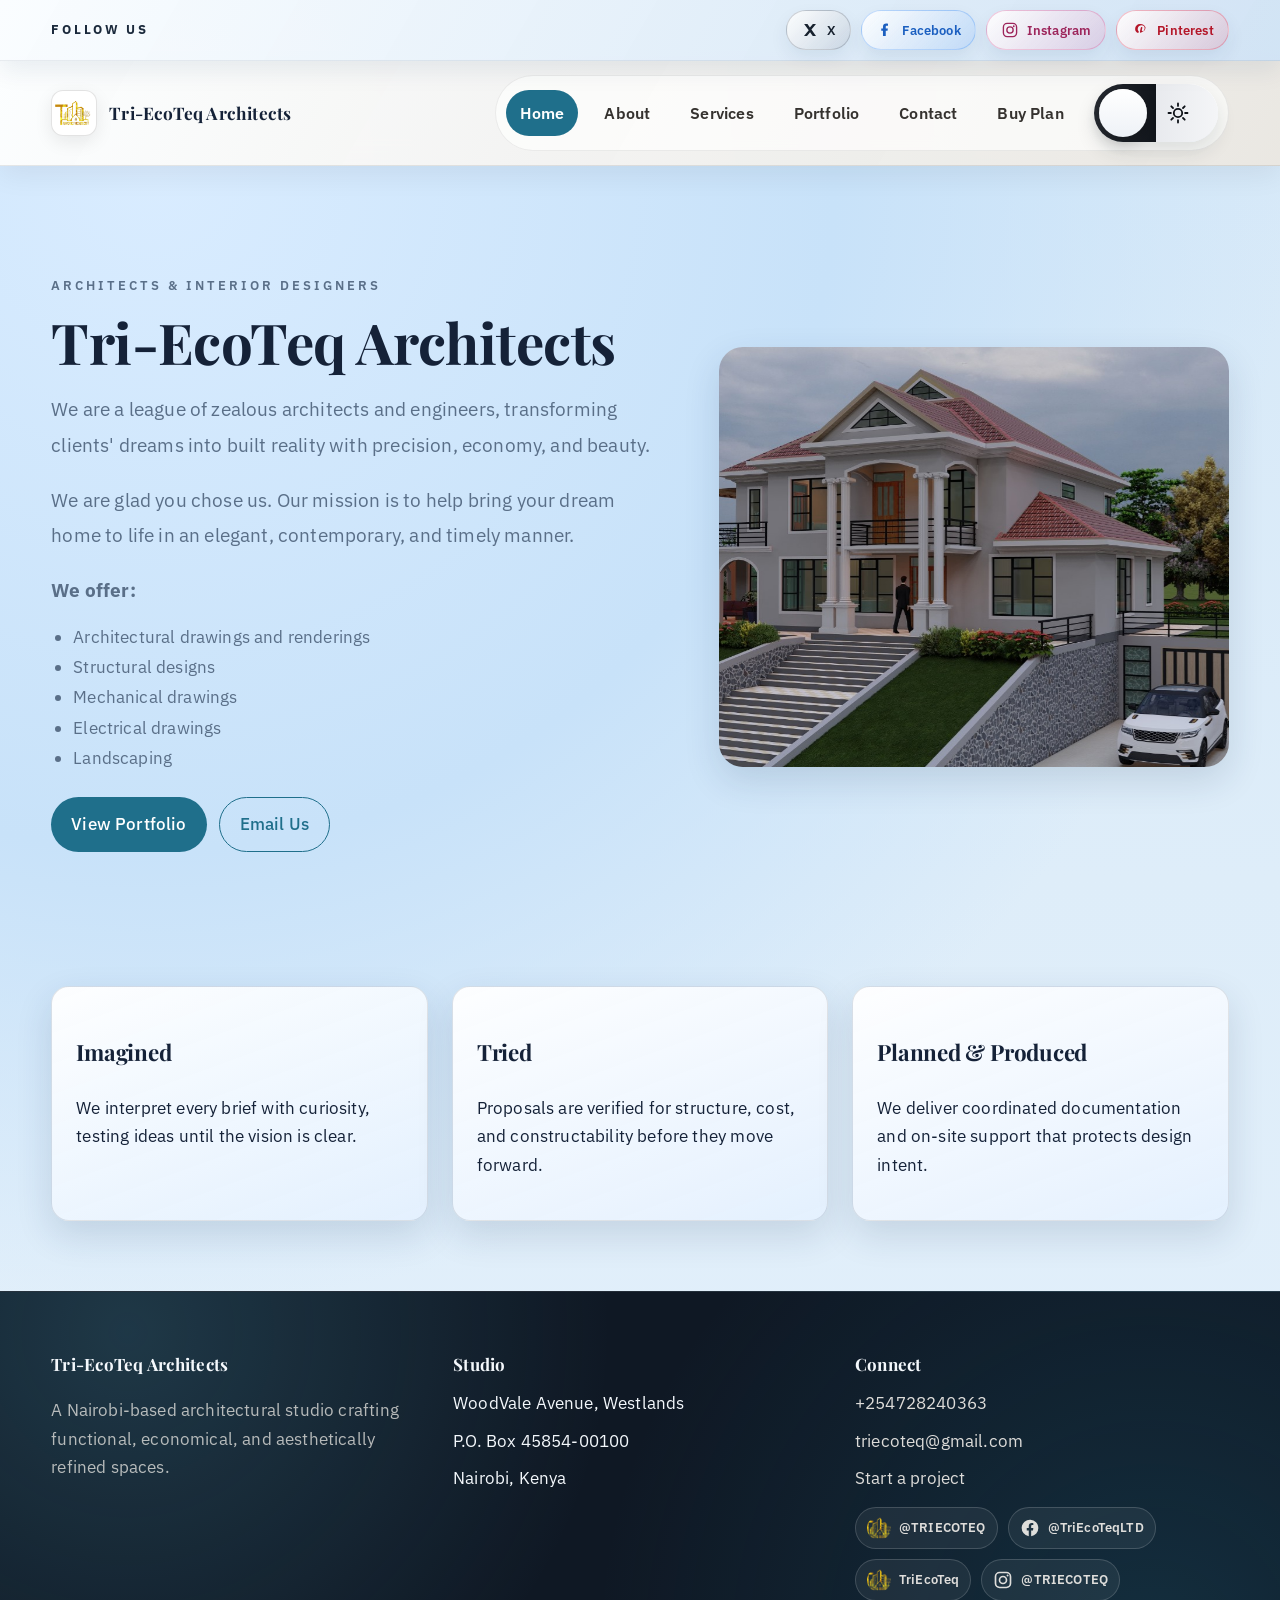
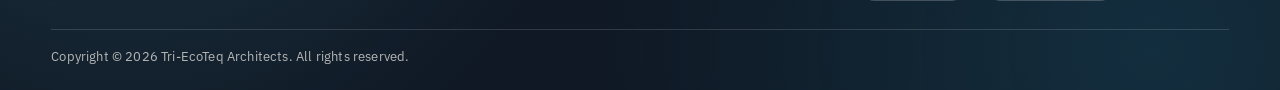
==== commit 1f5ce5bb: "Add social media bar to multiple pages and create corresponding CSS styles - Integrated a social med" ====
--- a/index.html
+++ b/index.html
@@ -11,6 +11,7 @@
     <link href="https://fonts.googleapis.com/css2?family=Playfair+Display:wght@400;600;700&family=IBM+Plex+Sans:wght@300;400;500;600&display=swap" rel="stylesheet" />
     <link rel="stylesheet" href="/assets/theme-toggle.css" />
     <link rel="stylesheet" href="/assets/page-loader.css" />
+    <link rel="stylesheet" href="/assets/social-bar.css" />
     <style>
       :root {
         --bg: #e3f0fb;
@@ -569,6 +570,39 @@
     </style>
   </head>
   <body>
+    <div class="social-bar">
+      <div class="container social-bar-inner">
+        <span class="social-bar-label">Follow us</span>
+        <nav class="social-bar-links" aria-label="Tri-EcoTeq social media">
+          <a class="social-chip social-chip-x" href="https://x.com/TRIECOTEQ" target="_blank" rel="noopener noreferrer" aria-label="Follow Tri-EcoTeq on X">
+            <svg viewBox="0 0 24 24" aria-hidden="true" class="chip-icon" fill="currentColor">
+              <path d="M4.2 4H8.6l3.3 4.5L15.8 4H20l-6.1 7.4L20 20h-4.3l-3.6-4.9L8 20H4l6.3-7.6z"></path>
+            </svg>
+            <span class="chip-label">X</span>
+          </a>
+          <a class="social-chip social-chip-facebook" href="https://www.facebook.com/TriEcoTeqLTD" target="_blank" rel="noopener noreferrer" aria-label="Follow Tri-EcoTeq on Facebook">
+            <svg viewBox="0 0 24 24" aria-hidden="true" class="chip-icon" fill="currentColor">
+              <path d="M13 20v-7h2.4l.4-3H13V7.7c0-.9.3-1.5 1.7-1.5H16V3.5c-.8-.1-1.7-.2-2.5-.2-2.5 0-4.2 1.5-4.2 4.4V10H7v3h2.3v7z"></path>
+            </svg>
+            <span class="chip-label">Facebook</span>
+          </a>
+          <a class="social-chip social-chip-instagram" href="https://www.instagram.com/TRIECOTEQ" target="_blank" rel="noopener noreferrer" aria-label="Follow Tri-EcoTeq on Instagram">
+            <svg viewBox="0 0 24 24" aria-hidden="true" class="chip-icon" fill="none" stroke="currentColor" stroke-width="1.8">
+              <rect x="3.2" y="3.2" width="17.6" height="17.6" rx="5"></rect>
+              <circle cx="12" cy="12" r="4.2"></circle>
+              <circle cx="17" cy="7" r="1.2" fill="currentColor" stroke="none"></circle>
+            </svg>
+            <span class="chip-label">Instagram</span>
+          </a>
+          <a class="social-chip social-chip-pinterest" href="https://www.pinterest.com/triecoteq" target="_blank" rel="noopener noreferrer" aria-label="Follow Tri-EcoTeq on Pinterest">
+            <svg viewBox="0 0 24 24" aria-hidden="true" class="chip-icon" fill="currentColor">
+              <path d="M12.1 4a6.4 6.4 0 0 0-6.6 6.6c0 2.7 1.6 4.7 4 5.4.2.1.4 0 .4-.2l.5-1.7c0-.1 0-.2-.1-.3-1-.7-1.3-2-1.3-3.1 0-3 2.2-5.2 5.3-5.2 2.3 0 3.9 1.3 3.9 3.8 0 2.6-1.2 4.3-2.6 4.3-.8 0-1.4-.7-1.2-1.6l.6-2.5c.2-.8 0-1.4-.7-1.4-.6 0-1.2.7-1.4 1.6l-.7 2.8c-.3 1.2-.1 2.8-.1 3.1 0 .1.1.2.2.2 1.5-.6 3.8-1.7 3.8-1.7a6.2 6.2 0 0 0 3.3-5.6C19 6.4 15.9 4 12.2 4z"></path>
+            </svg>
+            <span class="chip-label">Pinterest</span>
+          </a>
+        </nav>
+      </div>
+    </div>
     <div class="page-loader" data-page-loader>
       <div class="page-loader-shell">
         <img class="page-loader-logo" src="/assets/brand/Tri-EcoTeq Architects Logo.png" alt="Tri-EcoTeq Architects logo" />
--- a/assets/social-bar.css
+++ b/assets/social-bar.css
@@ -0,0 +1,167 @@
+.social-bar {
+  position: relative;
+  z-index: 24;
+  background: linear-gradient(120deg, rgba(255, 255, 255, 0.88), rgba(209, 227, 244, 0.92));
+  border-bottom: 1px solid rgba(21, 34, 56, 0.08);
+  box-shadow: 0 10px 24px rgba(18, 52, 89, 0.08);
+}
+
+body[data-theme="dark"] .social-bar {
+  background: linear-gradient(120deg, rgba(18, 29, 43, 0.95), rgba(14, 23, 34, 0.94));
+  border-bottom-color: rgba(255, 255, 255, 0.08);
+  box-shadow: 0 12px 24px rgba(0, 0, 0, 0.22);
+}
+
+.social-bar-inner {
+  display: flex;
+  align-items: center;
+  justify-content: space-between;
+  gap: 18px;
+  padding: 10px 0;
+}
+
+.social-bar-label {
+  font-size: 13px;
+  font-weight: 700;
+  letter-spacing: 0.22em;
+  text-transform: uppercase;
+  color: #1b2a3c;
+  white-space: nowrap;
+}
+
+body[data-theme="dark"] .social-bar-label {
+  color: #d9e8f4;
+}
+
+.social-bar-links {
+  display: flex;
+  flex-wrap: wrap;
+  justify-content: flex-end;
+  gap: 10px;
+}
+
+.social-chip {
+  --chip-bg: rgba(31, 111, 139, 0.14);
+  --chip-border: rgba(31, 111, 139, 0.22);
+  --chip-text: #123149;
+  --chip-bg-dark: rgba(142, 213, 236, 0.18);
+  --chip-border-dark: rgba(142, 213, 236, 0.26);
+  --chip-text-dark: #eff8ff;
+  display: inline-flex;
+  align-items: center;
+  gap: 8px;
+  min-height: 40px;
+  padding: 8px 14px;
+  border-radius: 999px;
+  border: 1px solid var(--chip-border);
+  background: linear-gradient(135deg, rgba(255, 255, 255, 0.92), var(--chip-bg));
+  color: var(--chip-text);
+  font-size: 13px;
+  font-weight: 600;
+  box-shadow: 0 8px 18px rgba(17, 52, 89, 0.08);
+  transition: transform 0.25s ease, box-shadow 0.25s ease, border-color 0.25s ease, background 0.25s ease;
+}
+
+body[data-theme="dark"] .social-chip {
+  background: linear-gradient(135deg, rgba(16, 27, 39, 0.94), var(--chip-bg-dark));
+  border-color: var(--chip-border-dark);
+  color: var(--chip-text-dark);
+  box-shadow: none;
+}
+
+.social-chip:hover {
+  transform: translateY(-2px);
+  box-shadow: 0 12px 22px rgba(18, 52, 89, 0.12);
+}
+
+body[data-theme="dark"] .social-chip:hover {
+  box-shadow: 0 12px 22px rgba(0, 0, 0, 0.24);
+}
+
+.social-chip:focus-visible {
+  outline: 2px solid #1f6f8b;
+  outline-offset: 2px;
+}
+
+.social-chip-x {
+  --chip-bg: rgba(15, 23, 42, 0.1);
+  --chip-border: rgba(15, 23, 42, 0.18);
+  --chip-text: #18222f;
+  --chip-bg-dark: rgba(148, 163, 184, 0.16);
+  --chip-border-dark: rgba(148, 163, 184, 0.28);
+}
+
+.social-chip-facebook {
+  --chip-bg: rgba(24, 119, 242, 0.14);
+  --chip-border: rgba(24, 119, 242, 0.24);
+  --chip-text: #1b5fc0;
+  --chip-bg-dark: rgba(96, 165, 250, 0.18);
+  --chip-border-dark: rgba(96, 165, 250, 0.3);
+}
+
+.social-chip-instagram {
+  --chip-bg: rgba(214, 41, 118, 0.14);
+  --chip-border: rgba(214, 41, 118, 0.24);
+  --chip-text: #9d255b;
+  --chip-bg-dark: rgba(244, 114, 182, 0.18);
+  --chip-border-dark: rgba(244, 114, 182, 0.3);
+}
+
+.social-chip-pinterest {
+  --chip-bg: rgba(230, 0, 35, 0.13);
+  --chip-border: rgba(230, 0, 35, 0.24);
+  --chip-text: #b41629;
+  --chip-bg-dark: rgba(248, 113, 113, 0.16);
+  --chip-border-dark: rgba(248, 113, 113, 0.28);
+}
+
+.chip-icon {
+  width: 18px;
+  height: 18px;
+  flex-shrink: 0;
+}
+
+.chip-label {
+  line-height: 1;
+}
+
+@media (max-width: 760px) {
+  .social-bar-inner {
+    flex-direction: column;
+    align-items: flex-start;
+    padding: 12px 0;
+  }
+
+  .social-bar-links {
+    width: 100%;
+    justify-content: flex-start;
+  }
+}
+
+@media (max-width: 540px) {
+  .social-bar-inner {
+    gap: 10px;
+  }
+
+  .social-bar-label {
+    letter-spacing: 0.18em;
+  }
+
+  .social-chip {
+    width: 42px;
+    justify-content: center;
+    padding: 0;
+  }
+
+  .chip-label {
+    position: absolute;
+    width: 1px;
+    height: 1px;
+    padding: 0;
+    margin: -1px;
+    overflow: hidden;
+    clip: rect(0, 0, 0, 0);
+    white-space: nowrap;
+    border: 0;
+  }
+}
